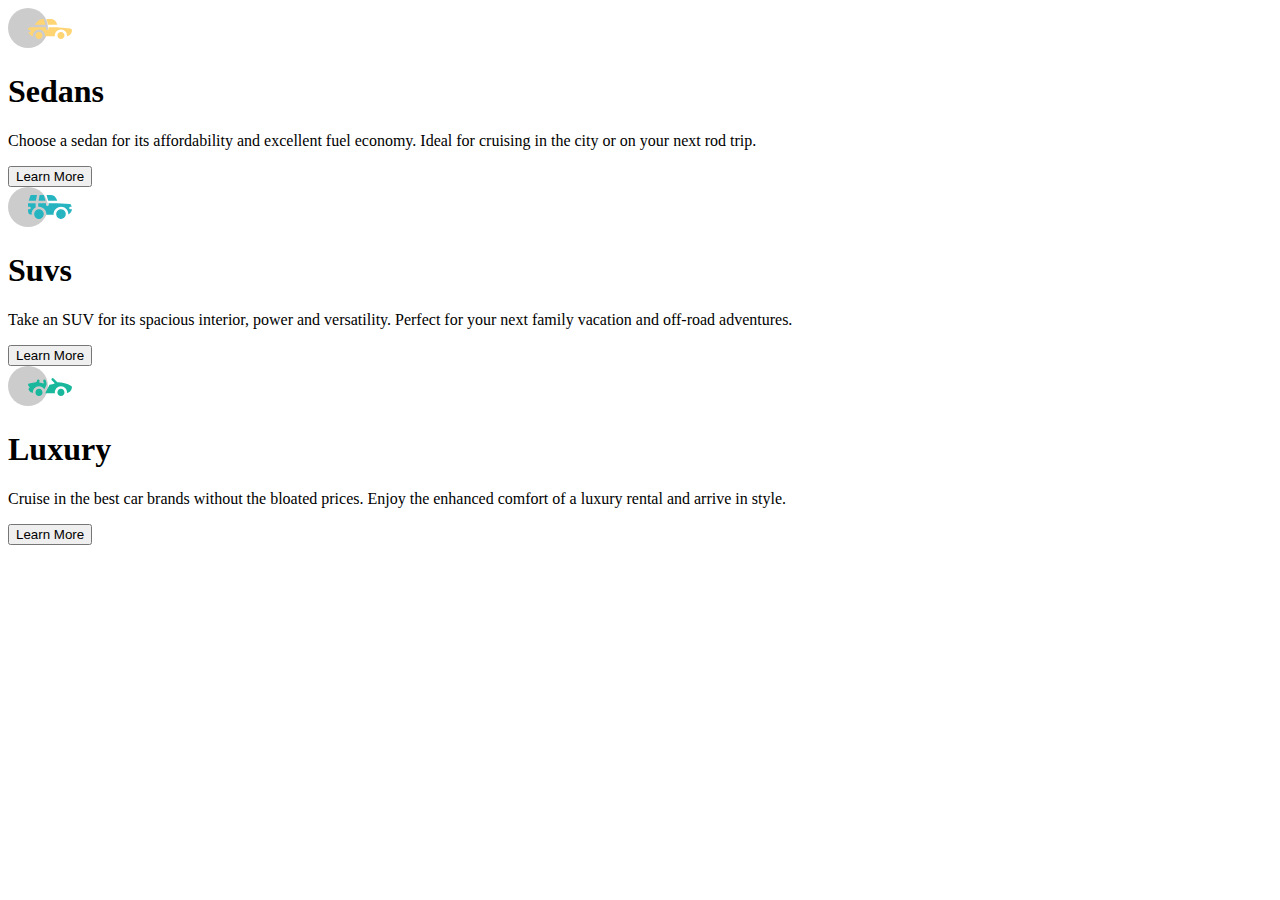
==== index.html @ 2f226065 "updated link reference" ====
<!DOCTYPE html>
<html lang="en">
  <head>
    <meta charset="UTF-8" />
    <meta http-equiv="X-UA-Compatible" content="IE=edge" />
    <meta name="viewport" content="width=device-width, initial-scale=1.0" />
    <title>3-Column Card</title>
    <link rel="icon" href="images/favicon-32x32.png">
    <link rel="stylesheet" href="flex.css" />
  </head>
  <body>
    <main>
      <div class="main-container">
        <div class="box-a">
          <img src="images/icon-sedans.svg" alt="triangle with all three sides equal" />
          <h1>Sedans</h1>
          <p>
            Choose a sedan for its affordability and excellent fuel economy. Ideal for cruising in the city or
            on your next rod trip.
          </p>
          <button type="button">Learn More</button>
        </div>
        <div class="box-b">
          <img src="images/icon-suvs.svg" alt="triangle with all three sides equal" />
          <h1>Suvs</h1>
          <p>
            Take an SUV for its spacious interior, power and versatility. Perfect for your next family
            vacation and off-road adventures.
          </p>
          <button type="button">Learn More</button>
        </div>
        <div class="box-c">
          <img src="images/icon-luxury.svg" alt="triangle with all three sides equal" />
          <h1>Luxury</h1>
          <p>
            Cruise in the best car brands without the bloated prices. Enjoy the enhanced comfort of a luxury
            rental and arrive in style.
          </p>
          <button type="button">Learn More</button>
        </div>
      </div>
    </main>
  </body>
</html>
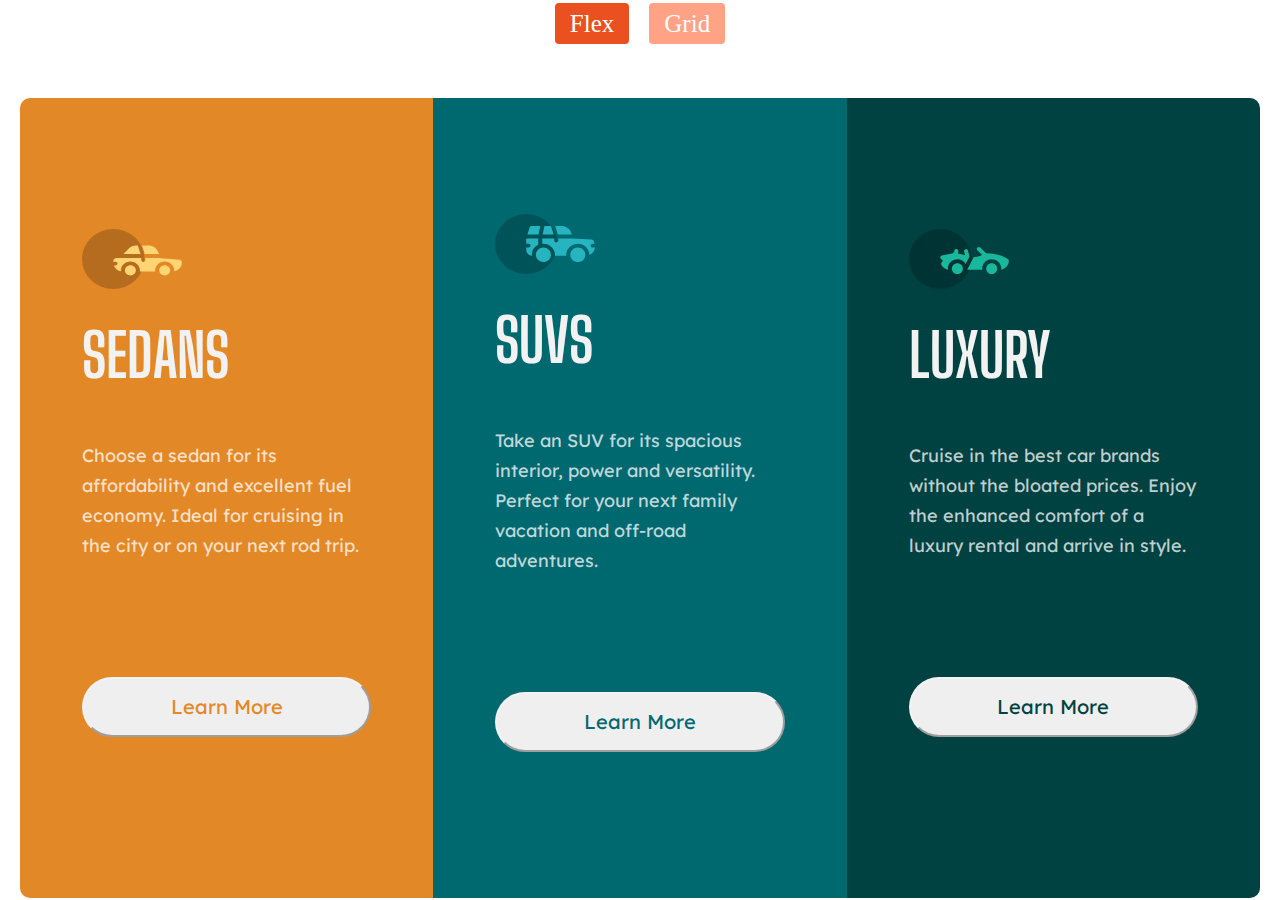
==== commit 917d6eaa: "added font links" ====
--- a/index.html
+++ b/index.html
@@ -5,14 +5,27 @@
     <meta http-equiv="X-UA-Compatible" content="IE=edge" />
     <meta name="viewport" content="width=device-width, initial-scale=1.0" />
     <title>3-Column Card</title>
-    <link rel="icon" href="images/favicon-32x32.png">
+    <link rel="icon" href="images/favicon-32x32.png" />
     <link rel="stylesheet" href="flex.css" />
+
+    <!-- Google Fonts -->
+    <link rel="preconnect" href="https://fonts.googleapis.com">
+    <link rel="preconnect" href="https://fonts.gstatic.com" crossorigin>
+    <link href="https://fonts.googleapis.com/css2?family=Big+Shoulders+Display:wght@700&family=Lexend+Deca&display=swap" rel="stylesheet">
   </head>
   <body>
+    <header>
+      <nav>
+        <ul>
+          <li><a class="active" id="flex-btn" href="index.html">Flex</a></li>
+          <li><a id="grid-btn" href="grid.html">Grid</a></li>
+        </ul>
+      </nav>
+    </header>
     <main>
       <div class="main-container">
         <div class="box-a">
-          <img src="images/icon-sedans.svg" alt="triangle with all three sides equal" />
+          <img src="images/icon-sedans.svg" alt="Sedan icon" />
           <h1>Sedans</h1>
           <p>
             Choose a sedan for its affordability and excellent fuel economy. Ideal for cruising in the city or
@@ -21,7 +34,7 @@
           <button type="button">Learn More</button>
         </div>
         <div class="box-b">
-          <img src="images/icon-suvs.svg" alt="triangle with all three sides equal" />
+          <img src="images/icon-suvs.svg" alt="SUV icon" />
           <h1>Suvs</h1>
           <p>
             Take an SUV for its spacious interior, power and versatility. Perfect for your next family
@@ -30,7 +43,7 @@
           <button type="button">Learn More</button>
         </div>
         <div class="box-c">
-          <img src="images/icon-luxury.svg" alt="triangle with all three sides equal" />
+          <img src="images/icon-luxury.svg" alt="Luxury icon" />
           <h1>Luxury</h1>
           <p>
             Cruise in the best car brands without the bloated prices. Enjoy the enhanced comfort of a luxury
--- a/flex.css
+++ b/flex.css
@@ -0,0 +1,175 @@
+/* CSS RESET */
+* {
+  margin: 0;
+  padding: 0;
+  box-sizing: border-box;
+  text-decoration: none;
+  list-style: none;
+}
+
+body {
+  font-family: montserrat;
+}
+
+nav ul {
+  display: flex;
+  margin-bottom: 2em;
+  padding: 10px;
+  font-size: 25px;
+  justify-content: center;
+}
+
+nav ul li {
+  margin: 0 10px;
+}
+
+a {
+  border-radius: 4px;
+  color: white;
+  background-color: #ffa285;
+  padding: 7px 15px;
+}
+
+.active,
+a:hover {
+  background-color: #eb5020;
+  transition: 0.3s;
+}
+
+.main-container {
+  padding-left: 20px;
+  padding-right: 20px;
+  max-width: 1440px;
+  margin: auto;
+  display: flex;
+  align-items: center;
+  justify-content: center;
+}
+
+.main-container div {
+  min-width: 200px;
+  width: 450px;
+  height: 800px;
+  padding: 5%;
+  color: hwb(0 95% 5%);
+  display: flex;
+  flex-direction: column;
+  justify-content: center;
+}
+
+button {
+  font-size: 20px;
+  font-family: 'Lexend Deca', sans-serif;
+  margin-bottom: 30px;
+  min-width: 50px;
+  /* width: 280px; */
+  height: 60px;
+  border-color: hsl(0, 0%, 95%);
+  border-radius: 40px;
+  cursor: pointer;
+}
+
+img {
+  height: 60px;
+  width: 100px;
+  margin-bottom: 30px;
+}
+
+h1 {
+  margin-bottom: 50px;
+  text-transform: uppercase;
+  font-size: 60px;
+  font-family: 'Big Shoulders Display', cursive;
+}
+
+p {
+  margin-bottom: 40%;
+  line-height: 30px;
+  color: hsla(0, 0%, 100%, 0.75);
+  font-size: 18px;
+  font-family: 'Lexend Deca', sans-serif;
+}
+
+.box-a {
+  background-color: hsl(31, 77%, 52%);
+  border-radius: 10px 0px 0px 10px;
+}
+
+.box-b {
+  background-color: hsl(184, 100%, 22%);
+}
+
+.box-c {
+  background-color: hsl(179, 100%, 13%);
+  border-radius: 0px 10px 10px 0px;
+}
+
+.box-a button {
+  color: hsl(31, 77%, 52%);
+}
+
+.box-b button {
+  color: hsl(184, 100%, 22%);
+}
+
+.box-c button {
+  color: hsl(179, 100%, 13%);
+}
+
+.box-a button:active {
+  background-color: hsl(31, 77%, 52%);
+  color: hsl(0, 0%, 95%);
+  transition: 0.2s;
+}
+.box-b button:active {
+  background-color: hsl(184, 100%, 22%);
+  color: hsl(0, 0%, 95%);
+  transition: 0.2s;
+}
+.box-c button:active {
+  background-color: hsl(179, 100%, 13%);
+  color: hsl(0, 0%, 95%);
+  transition: 0.2s;
+}
+
+@media screen and (max-width: 800px) {
+nav ul {
+  margin-bottom: 1em;
+}
+
+  .main-container {
+    margin: auto;
+    display: flex;
+    flex-direction: column;
+    align-items: center;
+    justify-content: center;
+  }
+  
+  .main-container div {
+    width: 100%;
+    height: 700px;
+    display: flex;
+    flex-direction: column;
+    justify-content: center;
+  }
+  
+  .box-a {
+    border-radius: 10px 10px 0px 0px;
+  }
+
+  .box-c {
+    border-radius: 0px 0px 10px 10px;
+  }
+
+  button {
+    width: 45%;
+    height: 50px;
+  }
+}
+
+/* font-weight: bold; */
+/* color: hsl(0, 0%, 95%); */
+/* background-color: rgb(255, 255, 255); */
+/* border:1% hsl(0, 100%, 52%); */
+/* border-width: 6px; */
+/* border-style: solid; */